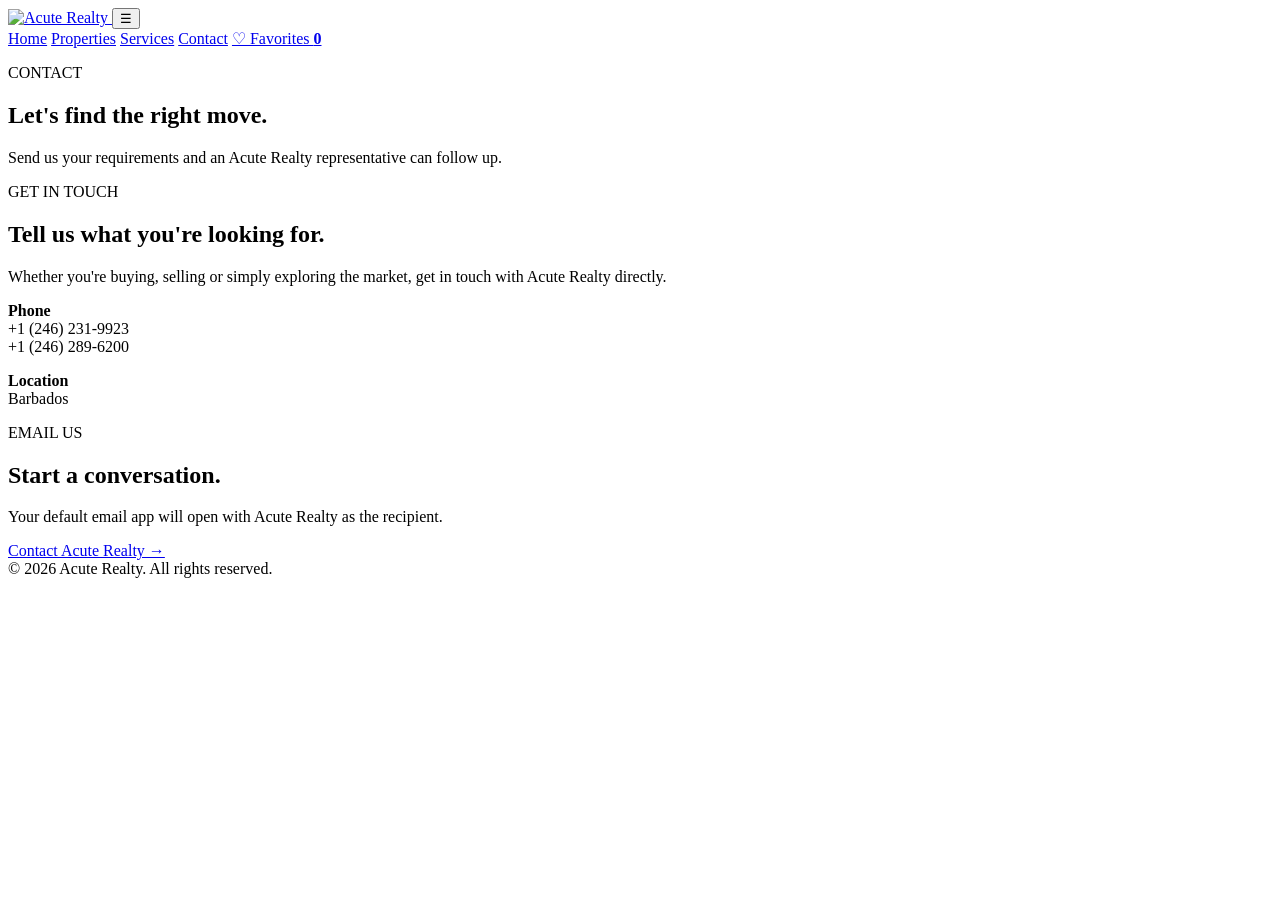
==== contact.html @ 0b21a6ae "Add files via upload" ====
﻿<!DOCTYPE html>
<html lang="en">
  <head>
    <meta charset="UTF-8" />
    <meta name="viewport" content="width=device-width, initial-scale=1.0" />
    <title>Contact | Acute Realty</title>
    <link rel="stylesheet" href="css/style.css" />
    <link rel="stylesheet" href="css/property-features.css" />
  </head>
  <body>
    <header class="site-header">
      <div class="container nav-wrap">
        <a class="logo" href="index.html" aria-label="Acute Realty home">
          <img class="logo-image" src="assets/logo.jpeg" alt="Acute Realty" />
        </a>

        <button class="menu-toggle" aria-label="Open navigation">☰</button>

        <nav class="nav">
          <a href="index.html">Home</a>
          <a href="properties.html">Properties</a>
          <a href="index.html#services">Services</a>
          <a class="active" href="contact.html">Contact</a>
          <a href="favorites.html">♡ Favorites <b id="favCount">0</b></a>
        </nav>
      </div>
    </header>

    <section class="page-hero">
      <div class="container">
        <p class="eyebrow">CONTACT</p>
        <h1>Let's find the right move.</h1>
        <p>Send us your requirements and an Acute Realty representative can follow up.</p>
      </div>
    </section>

    <section class="section">
      <div class="container contact-grid">
        <div>
          <p class="eyebrow">GET IN TOUCH</p>
          <h2>Tell us what you're looking for.</h2>
          <p>
            Whether you're buying, selling or simply exploring the market, get in touch with
            Acute Realty directly.
          </p>

          <div class="contact-info">
            <p>
              <strong>Phone</strong><br />
              +1 (246) 231-9923
              <br/>
              +1 (246) 289-6200
            </p>
            <p>
              <strong>Location</strong><br />
              Barbados
            </p>
          </div>
        </div>

        <div class="contact-form">
          <p class="eyebrow">EMAIL US</p>
          <h2>Start a conversation.</h2>
          <p>Your default email app will open with Acute Realty as the recipient.</p>
          <a class="btn btn-dark" href="#" data-email-action>Contact Acute Realty →</a>
        </div>
      </div>
    </section>

    <footer>
      <div class="copyright">© 2026 Acute Realty. All rights reserved.</div>
    </footer>

    <script src="js/properties.js"></script>
    <script src="js/main.js"></script>
  </body>
</html>
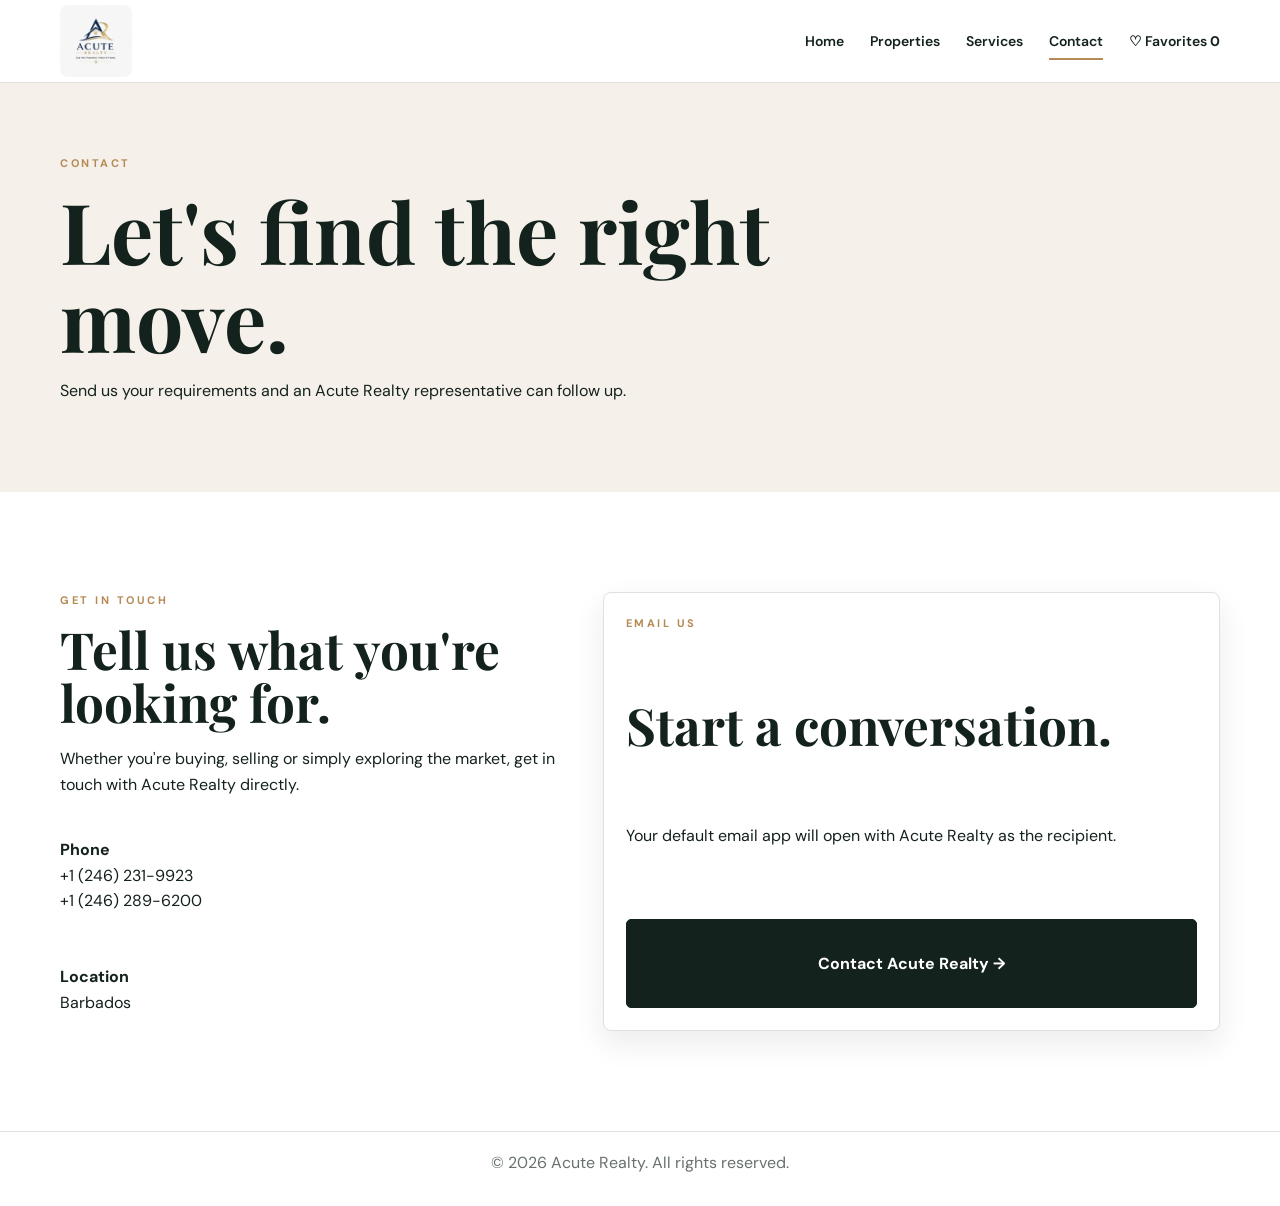
==== commit cad08d72: "Add files via upload" ====
--- a/contact.html
+++ b/contact.html
@@ -1,17 +1,1501 @@
-﻿<!DOCTYPE html>
+<!DOCTYPE html>
 <html lang="en">
   <head>
     <meta charset="UTF-8" />
     <meta name="viewport" content="width=device-width, initial-scale=1.0" />
     <title>Contact | Acute Realty</title>
-    <link rel="stylesheet" href="css/style.css" />
-    <link rel="stylesheet" href="css/property-features.css" />
+    <style>
+@import url("https://fonts.googleapis.com/css2?family=DM+Sans:wght@400;500;600;700&family=Playfair+Display:ital,wght@0,600;0,700;1,600&display=swap");
+
+:root {
+  --ink: #14221d;
+  --muted: #68726d;
+  --cream: #f4f1e9;
+  --white: #fff;
+  --line: #dfe1dc;
+  --accent: #b58a54;
+  --dark: #17221d;
+  --shadow: 0 18px 50px rgba(18, 29, 24, 0.11);
+}
+
+* {
+  box-sizing: border-box;
+}
+
+html {
+  scroll-behavior: smooth;
+}
+
+body {
+  margin: 0;
+  font-family: "DM Sans", Arial, sans-serif;
+  color: var(--ink);
+  background: #fff;
+  line-height: 1.6;
+}
+
+a {
+  text-decoration: none;
+  color: inherit;
+}
+
+img {
+  max-width: 100%;
+  display: block;
+}
+
+button,
+input,
+select,
+textarea {
+  font: inherit;
+}
+
+.container {
+  width: min(1160px, 92%);
+  margin: 0 auto;
+}
+
+.site-header {
+  position: relative;
+  background: #fff;
+  border-bottom: 1px solid var(--line);
+  z-index: 10;
+}
+
+.nav-wrap {
+  min-height: 78px;
+  display: flex;
+  align-items: center;
+  justify-content: space-between;
+}
+
+.logo {
+  display: flex;
+  flex-direction: column;
+  line-height: 0.88;
+  letter-spacing: 2px;
+  font-weight: 700;
+}
+
+.logo span {
+  font-size: 21px;
+}
+
+.logo small {
+  font-size: 8px;
+  letter-spacing: 4px;
+  margin-left: 2px;
+  color: var(--accent);
+}
+
+.nav {
+  display: flex;
+  align-items: center;
+  gap: 26px;
+  font-size: 14px;
+  font-weight: 600;
+}
+
+.nav a {
+  padding: 30px 0;
+  position: relative;
+}
+
+.nav a.active::after,
+.nav a:hover::after {
+  content: "";
+  position: absolute;
+  left: 0;
+  right: 0;
+  bottom: 22px;
+  height: 2px;
+  background: var(--accent);
+}
+
+.nav-fav b {
+  background: var(--ink);
+  color: #fff;
+  border-radius: 50%;
+  font-size: 10px;
+  padding: 2px 6px;
+}
+
+.menu-toggle {
+  display: none;
+  background: none;
+  border: 0;
+  font-size: 25px;
+}
+
+.hero {
+  min-height: 680px;
+  display: flex;
+  align-items: center;
+  background: linear-gradient(90deg, rgba(12, 24, 18, 0.76), rgba(12, 24, 18, 0.18)),
+    url("[data-uri]") center/cover;
+}
+
+.hero-content {
+  color: #fff;
+  padding: 80px 0;
+}
+
+.eyebrow {
+  font-size: 11px;
+  font-weight: 700;
+  letter-spacing: 2.5px;
+  margin: 0 0 13px;
+  color: var(--accent);
+}
+
+h1,
+h2 {
+  font-family: "Playfair Display", serif;
+  line-height: 1.05;
+  margin: 0;
+}
+
+h1 {
+  font-size: clamp(48px, 7vw, 84px);
+  max-width: 760px;
+}
+
+h1 em {
+  font-weight: 600;
+}
+
+h2 {
+  font-size: clamp(36px, 4vw, 54px);
+}
+
+h3 {
+  margin: 12px 0 7px;
+  font-size: 21px;
+}
+
+.hero-text {
+  max-width: 570px;
+  font-size: 17px;
+  margin: 22px 0 30px;
+  color: #eef1ed;
+}
+
+.search-panel {
+  background: #fff;
+  color: var(--ink);
+  display: grid;
+  grid-template-columns: 1fr 1fr 1fr auto;
+  gap: 0;
+  max-width: 940px;
+  box-shadow: var(--shadow);
+}
+
+.search-panel > div {
+  padding: 16px 20px;
+  border-right: 1px solid var(--line);
+}
+
+label {
+  display: block;
+  font-size: 10px;
+  text-transform: uppercase;
+  letter-spacing: 1.4px;
+  color: var(--muted);
+  font-weight: 700;
+}
+
+select,
+input,
+textarea {
+  width: 100%;
+  font: inherit;
+  border: 1px solid var(--line);
+  background: #fff;
+  color: var(--ink);
+  padding: 10px 12px;
+  margin-top: 8px;
+}
+
+.btn,
+.compare-btn,
+.compare-clear,
+.contact-btn {
+  border: 1px solid var(--ink);
+  background: var(--ink);
+  color: #fff;
+  padding: 12px 18px;
+  font-weight: 700;
+  cursor: pointer;
+  transition: transform 0.18s ease, background-color 0.18s ease, border-color 0.18s ease;
+}
+
+.btn:hover,
+.compare-btn:hover,
+.compare-clear:not(:disabled):hover,
+.contact-btn:hover {
+  transform: translateY(-1px);
+}
+
+.btn-dark,
+.btn-light {
+  display: inline-flex;
+  align-items: center;
+  justify-content: center;
+}
+
+.btn-dark {
+  background: var(--ink);
+  border-color: var(--ink);
+  color: #fff;
+}
+
+.btn-light {
+  background: #fff;
+  border-color: #fff;
+  color: var(--ink);
+}
+
+.section {
+  padding: 100px 0;
+}
+
+.section.light {
+  background: var(--cream);
+}
+
+.section-heading {
+  display: flex;
+  align-items: end;
+  justify-content: space-between;
+  gap: 20px;
+  margin-bottom: 30px;
+}
+
+.section-heading.center {
+  justify-content: center;
+  text-align: center;
+}
+
+.text-link {
+  color: var(--ink);
+  font-weight: 700;
+}
+
+.property-grid {
+  display: grid;
+  grid-template-columns: repeat(3, minmax(0, 1fr));
+  gap: 24px;
+}
+
+.service-grid {
+  display: grid;
+  grid-template-columns: repeat(2, minmax(0, 1fr));
+  gap: 24px;
+  max-width: 900px;
+  margin: 0 auto;
+}
+
+.service-grid article {
+  min-height: 220px;
+  padding: 28px;
+  background: #fff;
+  border: 1px solid var(--line);
+}
+
+.service-grid a {
+  display: flex;
+  height: 100%;
+  flex-direction: column;
+  color: inherit;
+  text-decoration: none;
+}
+
+.service-grid span {
+  color: var(--accent);
+  font-size: 13px;
+  font-weight: 700;
+}
+
+.service-grid h3 {
+  margin: 16px 0 10px;
+}
+
+.service-grid p {
+  margin: 0;
+}
+
+.property-card {
+  background: #fff;
+  border: 1px solid var(--line);
+  overflow: hidden;
+  display: flex;
+  flex-direction: column;
+}
+
+.property-image {
+  position: relative;
+  min-height: 270px;
+  background-size: cover;
+  background-position: center;
+}
+
+.tag {
+  position: absolute;
+  top: 14px;
+  left: 14px;
+  background: rgba(20, 34, 29, 0.82);
+  color: #fff;
+  font-size: 11px;
+  letter-spacing: 0.12em;
+  text-transform: uppercase;
+  padding: 7px 10px;
+}
+
+.heart {
+  position: absolute;
+  top: 12px;
+  right: 12px;
+  width: 40px;
+  height: 40px;
+  border: 0;
+  border-radius: 50%;
+  background: rgba(255, 255, 255, 0.9);
+  color: var(--ink);
+  font-size: 22px;
+  cursor: pointer;
+}
+
+.heart.saved {
+  background: var(--ink);
+  color: #fff;
+}
+
+.property-info {
+  display: flex;
+  flex: 1;
+  flex-direction: column;
+  padding: 22px 22px 20px;
+}
+
+.location {
+  font-size: 12px;
+  text-transform: uppercase;
+  letter-spacing: 0.12em;
+  color: var(--muted);
+}
+
+.property-info h3 {
+  display: -webkit-box;
+  min-height: 2.5em;
+  margin: 4px 0 8px;
+  overflow: hidden;
+  font-size: 22px;
+  line-height: 1.25;
+  line-clamp: 2;
+  -webkit-box-orient: vertical;
+  -webkit-line-clamp: 2;
+}
+
+.price {
+  font-size: 28px;
+  font-weight: 700;
+  margin: 14px 0 0;
+}
+
+.property-meta,
+.detail-meta {
+  display: flex;
+  flex-wrap: wrap;
+  gap: 10px 14px;
+  color: var(--muted);
+  font-size: 14px;
+}
+
+.property-info .property-meta {
+  padding: 13px 0;
+  border-top: 1px solid var(--line);
+}
+
+.property-card-actions {
+  display: flex;
+  align-items: center;
+  justify-content: space-between;
+  gap: 12px;
+  margin-top: 17px;
+}
+
+.property-info .property-card-actions {
+  margin-top: auto;
+  padding-top: 18px;
+}
+
+.compare-btn,
+.compare-clear {
+  border: 1px solid var(--line);
+  background: #fff;
+  color: var(--ink);
+  padding: 9px 12px;
+  font-size: 13px;
+  font-weight: 700;
+  cursor: pointer;
+}
+
+.compare-btn.is-selected {
+  background: var(--cream);
+  border-color: var(--accent);
+  color: var(--accent);
+}
+
+.compare-clear:disabled {
+  opacity: 0.45;
+  cursor: not-allowed;
+}
+
+.page-hero {
+  background: #f5f1ea;
+  padding: 72px 0;
+}
+
+.page-hero h1 {
+  margin-bottom: 10px;
+}
+
+.filter-bar {
+  display: grid;
+  grid-template-columns: repeat(4, minmax(0, 1fr));
+  gap: 16px;
+  margin-bottom: 18px;
+}
+
+.results-line {
+  display: flex;
+  align-items: center;
+  justify-content: space-between;
+  gap: 12px;
+  margin-bottom: 20px;
+  color: var(--muted);
+}
+
+#clearFilters {
+  color: var(--ink);
+  font-weight: 700;
+}
+
+.empty-state {
+  padding: 36px 20px;
+  text-align: center;
+  background: var(--cream);
+  border: 1px solid var(--line);
+}
+
+.split-banner {
+  display: grid;
+  grid-template-columns: 1fr 1fr;
+  background: var(--cream);
+}
+
+.split-image {
+  min-height: 520px;
+  background: url("[data-uri]") center/cover no-repeat;
+}
+
+.split-copy {
+  padding: 72px 58px;
+}
+
+.stats {
+  display: grid;
+  grid-template-columns: repeat(3, minmax(0, 1fr));
+  gap: 18px;
+  margin-top: 26px;
+}
+
+.stats div {
+  display: flex;
+  flex-direction: column;
+  gap: 4px;
+}
+
+.stats strong {
+  font-size: 22px;
+}
+
+.stats span {
+  color: var(--muted);
+}
+
+.cta {
+  background: var(--ink);
+  color: #fff;
+  padding: 80px 0;
+  text-align: center;
+}
+
+.footer-grid {
+  display: grid;
+  grid-template-columns: 1.5fr 1fr 1fr;
+  gap: 28px;
+  padding: 52px 0 10px;
+}
+
+.footer-logo {
+  display: inline-flex;
+  align-items: center;
+  flex-direction: column;
+  line-height: 0.9;
+  margin-bottom: 14px;
+}
+
+.footer-grid h4 {
+  margin: 0 0 12px;
+}
+
+.footer-grid a,
+.footer-grid p {
+  display: block;
+  margin: 8px 0;
+  color: var(--muted);
+}
+
+.copyright {
+  text-align: center;
+  padding: 18px 0 30px;
+  border-top: 1px solid var(--line);
+  color: var(--muted);
+}
+
+.contact-grid {
+  display: grid;
+  grid-template-columns: 1fr 1.2fr;
+  gap: 28px;
+}
+
+.contact-form,
+.booking {
+  display: grid;
+  gap: 16px;
+  background: #fff;
+  border: 1px solid var(--line);
+  padding: 22px;
+}
+
+.contact-info {
+  display: grid;
+  gap: 18px;
+  margin-top: 24px;
+}
+
+.form-message {
+  margin: 0;
+  color: var(--ink);
+  font-weight: 600;
+}
+
+.property-detail {
+  padding: 48px 0 80px;
+}
+
+.detail-gallery {
+  display: grid;
+  grid-template-columns: 1.6fr 0.8fr;
+  gap: 14px;
+  margin-bottom: 26px;
+}
+
+.gallery-main-wrap {
+  position: relative;
+  background: #f5f1ea;
+  overflow: hidden;
+}
+
+.gallery-image-button {
+  display: block;
+  width: 100%;
+  padding: 0;
+  border: 0;
+  background: none;
+  cursor: zoom-in;
+}
+
+.main-img {
+  width: 100%;
+  height: 540px;
+  object-fit: cover;
+}
+
+.image-nav-btn {
+  position: absolute;
+  top: 50%;
+  transform: translateY(-50%);
+  width: 42px;
+  height: 42px;
+  border: 0;
+  border-radius: 50%;
+  background: rgba(255, 255, 255, 0.92);
+  font-size: 22px;
+  cursor: pointer;
+}
+
+.image-nav-btn.prev {
+  left: 14px;
+}
+
+.image-nav-btn.next {
+  right: 14px;
+}
+
+.gallery-thumbnails {
+  display: grid;
+  grid-template-columns: repeat(3, minmax(0, 1fr));
+  gap: 8px;
+  max-height: 540px;
+  overflow: auto;
+}
+
+.gallery-thumb {
+  border: 2px solid transparent;
+  background: none;
+  padding: 0;
+  cursor: pointer;
+}
+
+.gallery-thumb.active {
+  border-color: var(--accent);
+}
+
+.gallery-thumb img {
+  width: 100%;
+  height: 120px;
+  object-fit: cover;
+}
+
+.detail-content {
+  display: grid;
+  grid-template-columns: 1.4fr 0.8fr;
+  gap: 28px;
+  align-items: start;
+}
+
+.detail-title {
+  font-size: 52px;
+  margin: 0 0 10px;
+}
+
+.detail-price {
+  margin: 18px 0;
+  font-size: 30px;
+  font-weight: 700;
+}
+
+.detail-map {
+  margin-top: 32px;
+}
+
+.detail-map iframe {
+  display: block;
+  width: 100%;
+  height: 340px;
+  border: 0;
+  margin-top: 12px;
+}
+
+.compare-section {
+  margin-top: 52px;
+  padding-top: 34px;
+  border-top: 1px solid var(--line);
+}
+
+.compare-list {
+  display: grid;
+  grid-template-columns: repeat(2, minmax(0, 1fr));
+  gap: 20px;
+  margin-top: 20px;
+}
+
+.compare-property {
+  display: grid;
+  grid-template-columns: minmax(120px, 0.8fr) 1.2fr;
+  background: #fff;
+  border: 1px solid var(--line);
+}
+
+.compare-property > img {
+  width: 100%;
+  height: 100%;
+  min-height: 230px;
+  object-fit: cover;
+}
+
+.compare-property > div {
+  padding: 20px;
+}
+
+.compare-property dl {
+  display: grid;
+  gap: 8px;
+  margin: 18px 0 0;
+}
+
+.compare-property dl div {
+  display: flex;
+  justify-content: space-between;
+  gap: 12px;
+  padding-top: 8px;
+  border-top: 1px solid var(--line);
+}
+
+.compare-property dt {
+  color: var(--muted);
+}
+
+.compare-property dd {
+  margin: 0;
+  font-weight: 700;
+  text-align: right;
+}
+
+.compare-empty {
+  grid-column: 1 / -1;
+  color: var(--muted);
+}
+
+.compare-stats {
+  grid-column: 1 / -1;
+  display: grid;
+  grid-template-columns: repeat(2, minmax(0, 1fr));
+  gap: 12px 22px;
+  padding: 22px;
+  border: 1px solid var(--line);
+  background: #fff;
+}
+
+.compare-stat-head {
+  display: flex;
+  justify-content: space-between;
+  gap: 12px;
+  margin-bottom: 9px;
+}
+
+.compare-stat-head span {
+  color: var(--muted);
+  text-align: right;
+}
+
+.compare-meter {
+  display: flex;
+  width: 100%;
+  height: 8px;
+  overflow: hidden;
+  background: var(--cream);
+}
+
+.compare-meter span {
+  display: block;
+  height: 100%;
+}
+
+.left-meter {
+  background: var(--accent);
+}
+
+.right-meter {
+  background: var(--ink);
+}
+
+.compare-stat p {
+  margin: 6px 0 0;
+  color: var(--muted);
+  font-size: 13px;
+}
+
+.image-modal {
+  position: fixed;
+  inset: 0;
+  width: 100%;
+  height: 100%;
+  padding: 64px 5vw 5vh;
+  border: 0;
+  background: rgba(14, 20, 17, 0.94);
+  overflow: hidden;
+}
+
+.image-modal::backdrop {
+  background: rgba(14, 20, 17, 0.9);
+}
+
+.image-modal img {
+  width: 100%;
+  height: 100%;
+  object-fit: contain;
+}
+
+.modal-close {
+  position: absolute;
+  top: 18px;
+  right: 24px;
+  width: 44px;
+  height: 44px;
+  border: 1px solid rgba(255, 255, 255, 0.55);
+  background: transparent;
+  color: #fff;
+  font-size: 30px;
+  cursor: pointer;
+}
+
+@media (max-width: 800px) {
+  .menu-toggle {
+    display: block;
+  }
+
+  .nav {
+    display: none;
+    position: absolute;
+    top: 78px;
+    left: 0;
+    right: 0;
+    background: #fff;
+    padding: 15px 5%;
+    flex-direction: column;
+    align-items: flex-start;
+    gap: 5px;
+    box-shadow: var(--shadow);
+  }
+
+  .nav.open {
+    display: flex;
+  }
+
+  .nav a {
+    padding: 9px 0;
+  }
+
+  .nav a.active::after,
+  .nav a:hover::after {
+    bottom: 3px;
+  }
+
+  .hero {
+    min-height: 700px;
+  }
+
+  .search-panel {
+    grid-template-columns: 1fr;
+  }
+
+  .search-panel > div {
+    border-right: 0;
+    border-bottom: 1px solid var(--line);
+  }
+
+  .search-panel .btn {
+    width: 100%;
+  }
+
+  .property-grid,
+  .service-grid {
+    grid-template-columns: 1fr;
+  }
+
+  .section-heading {
+    display: block;
+  }
+
+  .section-heading .text-link {
+    display: inline-block;
+    margin-top: 15px;
+  }
+
+  .split-banner {
+    grid-template-columns: 1fr;
+  }
+
+  .split-image {
+    min-height: 350px;
+  }
+
+  .contact-grid,
+  .detail-content {
+    grid-template-columns: 1fr;
+  }
+
+  .detail-gallery {
+    grid-template-columns: 1fr;
+  }
+
+  .detail-gallery .main-img {
+    min-height: 300px;
+  }
+
+  .filter-bar {
+    grid-template-columns: 1fr 1fr;
+  }
+
+  .footer-grid {
+    grid-template-columns: 1fr 1fr;
+  }
+
+  .stats {
+    flex-wrap: wrap;
+  }
+}
+
+@media (max-width: 480px) {
+  .filter-bar {
+    grid-template-columns: 1fr;
+  }
+
+  .footer-grid {
+    grid-template-columns: 1fr;
+  }
+
+  .hero-content {
+    padding: 55px 0;
+  }
+
+  .section {
+    padding: 70px 0;
+  }
+}
+
+</style>
+    <style>
+:root {
+  --radius-card: 8px;
+  --radius-control: 5px;
+  --shadow-soft: 0 12px 30px rgba(18, 29, 24, 0.09);
+}
+
+.site-header .logo {
+  display: flex;
+  flex: 0 0 72px;
+  width: 72px;
+  height: 72px;
+  align-items: center;
+  justify-content: center;
+  overflow: hidden;
+  letter-spacing: normal;
+  line-height: 1;
+  border-radius: 8px;
+}
+
+.site-header .logo-image {
+  display: block;
+  width: 100%;
+  height: 100%;
+  object-fit: contain;
+  object-position: center;
+  border-radius: 8px;
+}
+
+.search-panel,
+.property-card,
+.service-grid article,
+.filter-bar,
+.booking,
+.contact-form,
+.contact-info,
+.compare-property,
+.compare-stats,
+.empty-state,
+.detail-gallery .gallery-main-wrap {
+  border-radius: var(--radius-card);
+}
+
+.property-card,
+.search-panel,
+.booking,
+.contact-form,
+.compare-property,
+.compare-stats {
+  box-shadow: var(--shadow-soft);
+}
+
+.search-panel {
+  overflow: hidden;
+  border: 1px solid var(--line);
+}
+
+.property-card {
+  overflow: hidden;
+  transition: transform 0.24s ease, box-shadow 0.24s ease;
+}
+
+.property-card:hover {
+  transform: translateY(-3px);
+  box-shadow: 0 18px 38px rgba(18, 29, 24, 0.14);
+}
+
+.service-grid article {
+  transition: transform 0.22s ease, box-shadow 0.22s ease;
+}
+
+.service-grid article:hover {
+  transform: translateY(-3px);
+  box-shadow: var(--shadow-soft);
+}
+
+.btn,
+.compare-btn,
+.compare-clear,
+.contact-btn {
+  border-radius: var(--radius-control);
+  transition: transform 0.18s ease, background-color 0.18s ease, border-color 0.18s ease;
+}
+
+.btn:hover,
+.compare-btn:hover,
+.compare-clear:not(:disabled):hover,
+.contact-btn:hover {
+  transform: translateY(-1px);
+}
+
+select,
+input,
+textarea {
+  border-radius: 4px;
+}
+
+select:focus-visible,
+input:focus-visible,
+textarea:focus-visible,
+.btn:focus-visible,
+.compare-btn:focus-visible,
+.compare-clear:focus-visible,
+.contact-btn:focus-visible {
+  outline: 2px solid var(--accent);
+  outline-offset: 2px;
+}
+
+.booking,
+.contact-form {
+  border: 1px solid var(--line);
+}
+
+.detail-gallery .gallery-main-wrap {
+  overflow: hidden;
+}
+
+.detail-gallery .main-img {
+  transition: transform 0.35s ease;
+}
+
+.gallery-image-button:hover .main-img {
+  transform: scale(1.015);
+}
+
+.gallery-thumb {
+  border-radius: 5px;
+}
+
+.detail-map iframe {
+  border-radius: var(--radius-card);
+}
+
+.compare-property,
+.compare-stats {
+  overflow: hidden;
+}
+
+.property-card[tabindex="0"] {
+  cursor: pointer;
+}
+
+.property-card:focus-visible {
+  outline: 3px solid var(--accent);
+  outline-offset: 3px;
+}
+
+.property-card-actions {
+  display: flex;
+  align-items: center;
+  justify-content: space-between;
+  gap: 12px;
+  margin-top: 17px;
+}
+
+.property-card-actions .text-link {
+  margin: 0 !important;
+}
+
+.compare-btn,
+.compare-clear {
+  border: 1px solid var(--line);
+  background: #fff;
+  color: var(--ink);
+  padding: 9px 12px;
+  font: inherit;
+  font-size: 13px;
+  font-weight: 700;
+  cursor: pointer;
+}
+
+.compare-btn:hover,
+.compare-btn.is-selected,
+.compare-clear:not(:disabled):hover {
+  border-color: var(--accent);
+  color: var(--accent);
+}
+
+.compare-btn.is-selected {
+  background: var(--cream);
+}
+
+.compare-clear:disabled {
+  opacity: 0.45;
+  cursor: not-allowed;
+}
+
+.compare-section {
+  margin-top: 52px;
+  padding-top: 34px;
+  border-top: 1px solid var(--line);
+}
+
+.compare-section .section-heading {
+  display: flex;
+  align-items: center;
+  justify-content: space-between;
+  gap: 20px;
+}
+
+.compare-list {
+  display: grid;
+  grid-template-columns: repeat(2, minmax(0, 1fr));
+  gap: 18px;
+  margin-top: 24px;
+}
+
+.compare-property {
+  display: grid;
+  grid-template-columns: minmax(120px, 0.8fr) 1.2fr;
+  border: 1px solid var(--line);
+  background: #fff;
+}
+
+.compare-property > img {
+  width: 100%;
+  height: 100%;
+  min-height: 230px;
+  object-fit: cover;
+}
+
+.compare-property > div {
+  padding: 22px;
+}
+
+.compare-property .eyebrow {
+  margin-bottom: 6px;
+}
+
+.compare-property h3 {
+  margin: 0 0 6px;
+}
+
+.compare-property dl {
+  display: grid;
+  gap: 8px;
+  margin: 18px 0 0;
+}
+
+.compare-property dl div {
+  display: flex;
+  justify-content: space-between;
+  gap: 12px;
+  border-top: 1px solid var(--line);
+  padding-top: 8px;
+}
+
+.compare-property dt {
+  color: var(--muted);
+}
+
+.compare-property dd {
+  margin: 0;
+  font-weight: 700;
+  text-align: right;
+}
+
+.compare-empty {
+  grid-column: 1 / -1;
+  color: var(--muted);
+}
+
+.compare-stats {
+  grid-column: 1 / -1;
+  display: grid;
+  grid-template-columns: repeat(2, minmax(0, 1fr));
+  gap: 12px 22px;
+  padding: 22px;
+  border: 1px solid var(--line);
+  background: #fff;
+}
+
+.compare-stat-head {
+  display: flex;
+  justify-content: space-between;
+  gap: 12px;
+  margin-bottom: 9px;
+}
+
+.compare-stat-head span {
+  color: var(--muted);
+  text-align: right;
+}
+
+.compare-meter {
+  display: flex;
+  width: 100%;
+  height: 8px;
+  overflow: hidden;
+  background: var(--cream);
+}
+
+.compare-meter span {
+  display: block;
+  height: 100%;
+}
+
+.left-meter {
+  background: var(--accent);
+}
+
+.right-meter {
+  background: var(--ink);
+}
+
+.compare-stat p {
+  margin: 6px 0 0;
+  color: var(--muted);
+  font-size: 13px;
+}
+
+.detail-title {
+  font-size: 52px;
+  margin: 0 0 10px;
+}
+
+.detail-gallery .gallery-main-wrap {
+  position: relative;
+  min-height: 490px;
+  padding: 0;
+  background: none;
+}
+
+.gallery-image-button {
+  display: block;
+  width: 100%;
+  height: 100%;
+  min-height: 490px;
+  padding: 0;
+  border: 0;
+  background: none;
+  cursor: zoom-in;
+}
+
+.detail-gallery .main-img {
+  display: block;
+  width: 100%;
+  height: 100%;
+  min-height: 490px;
+  object-fit: cover;
+}
+
+.image-nav-btn {
+  position: absolute;
+  top: 50%;
+  z-index: 1;
+  transform: translateY(-50%);
+  width: 42px;
+  height: 42px;
+  border: 0;
+  border-radius: 50%;
+  background: rgba(255, 255, 255, 0.92);
+  color: var(--ink);
+  font-size: 22px;
+  cursor: pointer;
+}
+
+.image-nav-btn.prev {
+  left: 14px;
+}
+
+.image-nav-btn.next {
+  right: 14px;
+}
+
+.gallery-thumbnails {
+  display: grid;
+  grid-template-columns: repeat(3, minmax(0, 1fr));
+  grid-auto-rows: minmax(90px, 1fr);
+  gap: 8px;
+  max-height: 490px;
+  overflow: auto;
+  background: none;
+}
+
+.gallery-thumb {
+  min-width: 0;
+  min-height: 90px;
+  padding: 0;
+  border: 2px solid transparent;
+  background: none;
+  cursor: pointer;
+  overflow: hidden;
+}
+
+.gallery-thumb.active {
+  border-color: var(--accent);
+}
+
+.gallery-thumb img {
+  display: block;
+  width: 100%;
+  height: 100%;
+  min-height: 90px;
+  object-fit: cover;
+}
+
+.detail-map {
+  margin-top: 36px;
+}
+
+.detail-map h2 {
+  font-size: 30px;
+  margin-bottom: 14px;
+}
+
+.detail-map iframe {
+  display: block;
+  width: 100%;
+  height: 340px;
+  border: 0;
+}
+
+.image-modal {
+  position: fixed;
+  inset: 0;
+  max-width: none;
+  max-height: none;
+  width: 100%;
+  height: 100%;
+  padding: 64px 5vw 5vh;
+  border: 0;
+  background: rgba(14, 20, 17, 0.94);
+  overflow: hidden;
+}
+
+.image-modal::backdrop {
+  background: rgba(14, 20, 17, 0.9);
+}
+
+.image-modal img {
+  display: block;
+  width: 100%;
+  height: 100%;
+  object-fit: contain;
+}
+
+.modal-close {
+  position: absolute;
+  top: 18px;
+  right: 24px;
+  width: 44px;
+  height: 44px;
+  border: 1px solid rgba(255, 255, 255, 0.55);
+  background: transparent;
+  color: #fff;
+  font-size: 30px;
+  cursor: pointer;
+}
+
+.booking label {
+  margin: 4px 0 6px;
+}
+
+@media (max-width: 800px) {
+  .property-card-actions {
+    align-items: flex-start;
+    flex-wrap: wrap;
+  }
+
+  .compare-list {
+    grid-template-columns: 1fr;
+  }
+
+  .compare-stats {
+    grid-template-columns: 1fr;
+  }
+
+  .compare-property {
+    grid-template-columns: minmax(110px, 0.75fr) 1.25fr;
+  }
+
+  .detail-title {
+    font-size: 40px;
+  }
+
+  .detail-gallery .gallery-main-wrap,
+  .gallery-image-button,
+  .detail-gallery .main-img {
+    min-height: 300px;
+  }
+
+  .gallery-thumbnails {
+    grid-template-columns: repeat(4, minmax(0, 1fr));
+    grid-auto-rows: 90px;
+    max-height: none;
+  }
+}
+
+@media (max-width: 480px) {
+  .site-header .logo {
+    flex-basis: 60px;
+    width: 60px;
+    height: 60px;
+  }
+
+  .compare-section .section-heading {
+    align-items: flex-start;
+  }
+
+  .compare-property {
+    grid-template-columns: 1fr;
+  }
+
+  .compare-property > img {
+    height: 210px;
+    min-height: 0;
+  }
+
+  .detail-title {
+    font-size: 34px;
+  }
+
+  .detail-gallery .gallery-main-wrap,
+  .gallery-image-button,
+  .detail-gallery .main-img {
+    min-height: 250px;
+  }
+
+  .gallery-thumbnails {
+    grid-template-columns: repeat(3, minmax(0, 1fr));
+    grid-auto-rows: 80px;
+  }
+
+  .gallery-thumb,
+  .gallery-thumb img {
+    min-height: 80px;
+  }
+}
+
+</style>
   </head>
   <body>
     <header class="site-header">
       <div class="container nav-wrap">
         <a class="logo" href="index.html" aria-label="Acute Realty home">
-          <img class="logo-image" src="assets/logo.jpeg" alt="Acute Realty" />
+          <img class="logo-image" src="[data-uri]" alt="Acute Realty" />
         </a>
 
         <button class="menu-toggle" aria-label="Open navigation">☰</button>
@@ -71,7 +1555,811 @@
       <div class="copyright">© 2026 Acute Realty. All rights reserved.</div>
     </footer>
 
-    <script src="js/properties.js"></script>
-    <script src="js/main.js"></script>
+    <script>
+const properties = [
+  {
+    id: 1,
+    type: "house",
+    name: "Brittens New Road",
+    location: "St. Michael",
+    price: 225000,
+    beds: 4,
+    baths: 3,
+    size: "3,200 sq ft",
+    tag: "Available",
+    desc: "A family fixer-upper with a spacious backyard in an active city neighbourhood. Schools, shopping centres and parks are nearby.",
+    address: "Brittens New Road, St. Michael",
+    image: "[data-uri]",
+    gallery: [
+      "[data-uri]",
+      "[data-uri]